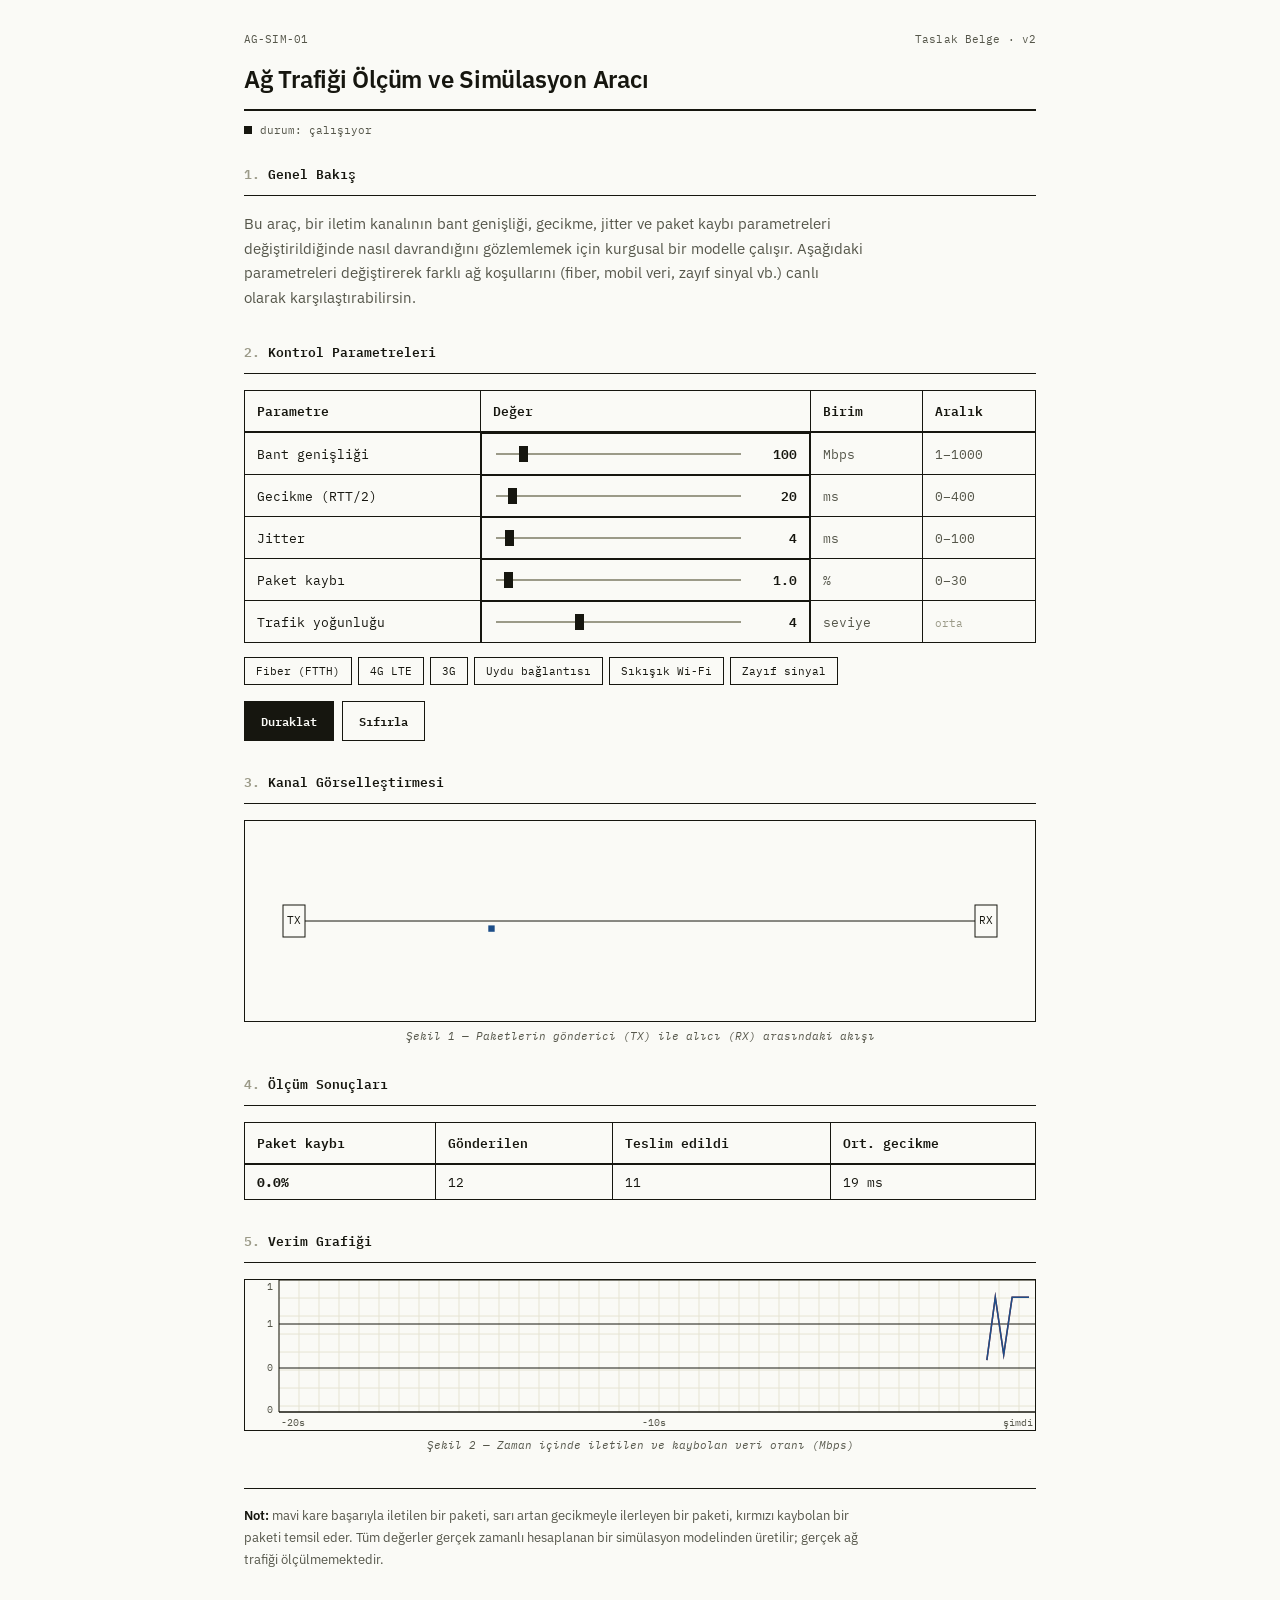
==== network-simulator.html @ 5bba2d88 "İlk sürüm: temel ağ trafiği simülasyonu" ====
<!DOCTYPE html>
<html lang="tr">
<head>
<meta charset="UTF-8">
<meta name="viewport" content="width=device-width, initial-scale=1, viewport-fit=cover">
<title>Ağ Trafiği Ölçüm ve Simülasyon Aracı</title>
<link rel="preconnect" href="https://fonts.googleapis.com">
<link rel="preconnect" href="https://fonts.gstatic.com" crossorigin>
<link href="https://fonts.googleapis.com/css2?family=IBM+Plex+Mono:wght@400;500;600;700&family=IBM+Plex+Sans:wght@400;500;600&display=swap" rel="stylesheet">
<style>
  :root {
    --paper: #FAFAF6;
    --ink: #16160F;
    --ink-soft: #55564A;
    --ink-faint: #9B9A88;
    --grid: #E6E4D3;
    --blue: #1D4E89;
    --amber: #8A6A1D;
    --red: #9C2B2B;
    --font-mono: 'IBM Plex Mono', 'SF Mono', monospace;
    --font-sans: 'IBM Plex Sans', system-ui, sans-serif;
    box-sizing: border-box;
    padding-top: env(safe-area-inset-top, 0px);
    padding-bottom: env(safe-area-inset-bottom, 0px);
  }
  @media (prefers-color-scheme: dark) {
    :root:not([data-theme="light"]) {
      --paper: #FAFAF6;
      --ink: #16160F;
    }
  }
  * { box-sizing: border-box; }
  html { scroll-padding-top: env(safe-area-inset-top, 0px); height: 100%; }
  body {
    margin: 0;
    min-height: 100%;
    background: var(--paper);
    color: var(--ink);
    font-family: var(--font-mono);
    -webkit-font-smoothing: antialiased;
  }
  .page {
    max-width: 840px;
    margin: 0 auto;
    padding: 32px 24px 70px;
  }

  /* Document header */
  .doc-header-row {
    display: flex;
    justify-content: space-between;
    font-size: 11px;
    color: var(--ink-soft);
    letter-spacing: 0.01em;
    margin-bottom: 18px;
    flex-wrap: wrap;
    gap: 6px 16px;
  }
  h1 {
    font-family: var(--font-sans);
    font-size: 24px;
    font-weight: 600;
    margin: 0 0 14px;
    letter-spacing: -0.01em;
    line-height: 1.3;
  }
  .doc-rule { border-top: 2px solid var(--ink); margin-bottom: 26px; }
  .status-line {
    display: flex; align-items: center; gap: 8px;
    font-size: 11px; color: var(--ink-soft);
    margin-top: -14px; margin-bottom: 26px;
  }
  .status-mark { width: 8px; height: 8px; background: var(--ink); display: inline-block; }
  .status-mark.paused { background: transparent; border: 1px solid var(--ink); }

  /* Sections */
  section { margin-bottom: 30px; }
  .section-heading {
    font-family: var(--font-mono);
    font-weight: 600;
    font-size: 13px;
    margin: 0 0 10px;
    display: flex; align-items: baseline; gap: 8px;
  }
  .section-heading .num { color: var(--ink-faint); }
  .section-rule { border-bottom: 1px solid var(--ink); margin: 0 0 16px; }

  p.prose {
    font-family: var(--font-sans);
    font-size: 14.5px;
    line-height: 1.7;
    color: var(--ink-soft);
    max-width: 620px;
    margin: 0;
  }

  /* Spec table */
  table.spec-table {
    width: 100%;
    border-collapse: collapse;
    font-family: var(--font-mono);
    font-size: 12.5px;
  }
  .spec-table th, .spec-table td {
    border: 1px solid var(--ink);
    padding: 9px 12px;
    text-align: left;
    vertical-align: middle;
  }
  .spec-table thead th {
    font-weight: 600;
    border-bottom: 2px solid var(--ink);
    background: var(--paper);
  }
  .spec-table td.unit-col, .spec-table td.range-col { color: var(--ink-soft); white-space: nowrap; }
  .cell-slider { display: flex; align-items: center; gap: 12px; }
  .cell-slider input[type="range"] { flex: 1; }
  .cell-value {
    min-width: 42px;
    text-align: right;
    font-weight: 600;
  }
  .field-caption { font-size: 10.5px; color: var(--ink-faint); }

  input[type="range"] {
    -webkit-appearance: none;
    height: 2px;
    background: var(--ink-faint);
    outline: none;
  }
  input[type="range"]::-webkit-slider-thumb {
    -webkit-appearance: none;
    width: 9px; height: 16px;
    background: var(--ink);
    cursor: pointer;
    border-radius: 0;
  }
  input[type="range"]::-moz-range-thumb {
    width: 9px; height: 16px;
    background: var(--ink);
    cursor: pointer;
    border: none;
    border-radius: 0;
  }

  /* Presets + buttons */
  .presets { display: flex; flex-wrap: wrap; gap: 6px; margin-top: 14px; }
  .preset-btn {
    font-family: var(--font-mono);
    font-size: 11px;
    background: var(--paper);
    border: 1px solid var(--ink);
    color: var(--ink);
    padding: 6px 11px;
    cursor: pointer;
    border-radius: 0;
  }
  .preset-btn.active { background: var(--ink); color: var(--paper); }

  .btn-row { display: flex; gap: 8px; margin-top: 16px; }
  .btn {
    font-family: var(--font-mono);
    font-weight: 600;
    font-size: 12px;
    padding: 9px 16px;
    border: 1px solid var(--ink);
    background: var(--paper);
    color: var(--ink);
    cursor: pointer;
    border-radius: 0;
  }
  .btn.primary { background: var(--ink); color: var(--paper); }
  .btn:active { transform: translateY(1px); }

  /* Figures */
  .figure-frame { border: 1px solid var(--ink); background: var(--paper); }
  canvas#pipe { display: block; width: 100%; height: 200px; background: var(--paper); }
  canvas#chart { display: block; width: 100%; height: 150px; background: var(--paper); }
  .figure-caption {
    font-family: var(--font-mono);
    font-size: 11px;
    font-style: italic;
    color: var(--ink-soft);
    text-align: center;
    margin-top: 7px;
  }

  /* Result table emphasis */
  .result-loss { font-weight: 700; }
  .result-loss.warn { color: var(--amber); }
  .result-loss.bad { color: var(--red); }

  .notes {
    border-top: 1px solid var(--ink);
    padding-top: 16px;
    margin-top: 36px;
  }
  .notes p.prose { font-size: 13px; }
  .notes b { color: var(--ink); font-weight: 600; }

  @media (max-width: 560px) {
    .spec-table, .spec-table thead, .spec-table tbody, .spec-table tr, .spec-table th, .spec-table td { display: block; width: 100%; }
    .spec-table thead { display: none; }
    .spec-table td { border-top: none; }
    .spec-table tr { border: 1px solid var(--ink); margin-bottom: -1px; }
  }

  @media (prefers-reduced-motion: reduce) {
    * { transition: none !important; }
  }
</style>
</head>
<body>
<div class="page">

  <div class="doc-header-row">
    <span>AG-SIM-01</span>
    <span>Taslak Belge · v2</span>
  </div>
  <h1>Ağ Trafiği Ölçüm ve Simülasyon Aracı</h1>
  <div class="doc-rule"></div>
  <div class="status-line">
    <span class="status-mark" id="statusDot"></span>
    <span id="statusText">durum: çalışıyor</span>
  </div>

  <section>
    <div class="section-heading"><span class="num">1.</span><span>Genel Bakış</span></div>
    <div class="section-rule"></div>
    <p class="prose">Bu araç, bir iletim kanalının bant genişliği, gecikme, jitter ve paket kaybı parametreleri değiştirildiğinde nasıl davrandığını gözlemlemek için kurgusal bir modelle çalışır. Aşağıdaki parametreleri değiştirerek farklı ağ koşullarını (fiber, mobil veri, zayıf sinyal vb.) canlı olarak karşılaştırabilirsin.</p>
  </section>

  <section>
    <div class="section-heading"><span class="num">2.</span><span>Kontrol Parametreleri</span></div>
    <div class="section-rule"></div>
    <table class="spec-table">
      <thead>
        <tr><th>Parametre</th><th>Değer</th><th>Birim</th><th>Aralık</th></tr>
      </thead>
      <tbody>
        <tr>
          <td>Bant genişliği</td>
          <td class="cell-slider"><input type="range" id="bw" min="1" max="1000" value="100" step="1"><span class="cell-value" id="vBw">100</span></td>
          <td class="unit-col">Mbps</td>
          <td class="range-col">1–1000</td>
        </tr>
        <tr>
          <td>Gecikme (RTT/2)</td>
          <td class="cell-slider"><input type="range" id="lat" min="0" max="400" value="20" step="1"><span class="cell-value" id="vLat">20</span></td>
          <td class="unit-col">ms</td>
          <td class="range-col">0–400</td>
        </tr>
        <tr>
          <td>Jitter</td>
          <td class="cell-slider"><input type="range" id="jit" min="0" max="100" value="4" step="1"><span class="cell-value" id="vJit">4</span></td>
          <td class="unit-col">ms</td>
          <td class="range-col">0–100</td>
        </tr>
        <tr>
          <td>Paket kaybı</td>
          <td class="cell-slider"><input type="range" id="loss" min="0" max="30" value="1" step="0.5"><span class="cell-value" id="vLoss">1.0</span></td>
          <td class="unit-col">%</td>
          <td class="range-col">0–30</td>
        </tr>
        <tr>
          <td>Trafik yoğunluğu</td>
          <td class="cell-slider"><input type="range" id="rate" min="1" max="10" value="4" step="1"><span class="cell-value" id="vRate">4</span></td>
          <td class="unit-col">seviye</td>
          <td class="range-col"><span class="field-caption" id="vRateWord">orta</span></td>
        </tr>
      </tbody>
    </table>

    <div class="presets" id="presets"></div>
    <div class="btn-row">
      <button class="btn primary" id="toggleBtn">Duraklat</button>
      <button class="btn" id="resetBtn">Sıfırla</button>
    </div>
  </section>

  <section>
    <div class="section-heading"><span class="num">3.</span><span>Kanal Görselleştirmesi</span></div>
    <div class="section-rule"></div>
    <div class="figure-frame"><canvas id="pipe"></canvas></div>
    <div class="figure-caption">Şekil 1 — Paketlerin gönderici (TX) ile alıcı (RX) arasındaki akışı</div>
  </section>

  <section>
    <div class="section-heading"><span class="num">4.</span><span>Ölçüm Sonuçları</span></div>
    <div class="section-rule"></div>
    <table class="spec-table">
      <thead>
        <tr><th>Paket kaybı</th><th>Gönderilen</th><th>Teslim edildi</th><th>Ort. gecikme</th></tr>
      </thead>
      <tbody>
        <tr>
          <td class="result-loss" id="sLossWrap"><span id="sLoss">0.0</span>%</td>
          <td id="sSent">0</td>
          <td id="sDelivered">0</td>
          <td id="sLatency">0 ms</td>
        </tr>
      </tbody>
    </table>
  </section>

  <section>
    <div class="section-heading"><span class="num">5.</span><span>Verim Grafiği</span></div>
    <div class="section-rule"></div>
    <div class="figure-frame"><canvas id="chart"></canvas></div>
    <div class="figure-caption">Şekil 2 — Zaman içinde iletilen ve kaybolan veri oranı (Mbps)</div>
  </section>

  <div class="notes">
    <p class="prose"><b>Not:</b> mavi kare başarıyla iletilen bir paketi, sarı artan gecikmeyle ilerleyen bir paketi, kırmızı kaybolan bir paketi temsil eder. Tüm değerler gerçek zamanlı hesaplanan bir simülasyon modelinden üretilir; gerçek ağ trafiği ölçülmemektedir.</p>
  </div>

</div>

<script>
(function () {
  const $ = (id) => document.getElementById(id);

  const bwEl = $('bw'), latEl = $('lat'), jitEl = $('jit'), lossEl = $('loss'), rateEl = $('rate');
  const vBw = $('vBw'), vLat = $('vLat'), vJit = $('vJit'), vLoss = $('vLoss'), vRate = $('vRate');
  const vRateWord = $('vRateWord');
  const pipeCanvas = $('pipe'), chartCanvas = $('chart');
  const pctx = pipeCanvas.getContext('2d');
  const cctx = chartCanvas.getContext('2d');
  const statusDot = $('statusDot'), statusText = $('statusText');
  const toggleBtn = $('toggleBtn'), resetBtn = $('resetBtn');
  const sSent = $('sSent'), sDelivered = $('sDelivered'), sLoss = $('sLoss'), sLossWrap = $('sLossWrap'), sLatency = $('sLatency');

  const rateLabels = {1:'çok düşük',2:'düşük',3:'düşük',4:'orta',5:'orta',6:'orta-yüksek',7:'yüksek',8:'yüksek',9:'çok yüksek',10:'aşırı'};

  const presets = [
    { name: 'Fiber (FTTH)', bw: 500, lat: 4, jit: 1, loss: 0.1, rate: 8 },
    { name: '4G LTE', bw: 60, lat: 35, jit: 8, loss: 1, rate: 5 },
    { name: '3G', bw: 6, lat: 120, jit: 25, loss: 3, rate: 3 },
    { name: 'Uydu bağlantısı', bw: 25, lat: 320, jit: 15, loss: 2, rate: 4 },
    { name: 'Sıkışık Wi-Fi', bw: 20, lat: 45, jit: 40, loss: 8, rate: 6 },
    { name: 'Zayıf sinyal', bw: 3, lat: 180, jit: 60, loss: 15, rate: 3 },
  ];

  const presetsWrap = $('presets');
  let activePresetIdx = null;
  presets.forEach((p, i) => {
    const b = document.createElement('button');
    b.className = 'preset-btn';
    b.textContent = p.name;
    b.addEventListener('click', () => applyPreset(i));
    presetsWrap.appendChild(b);
  });
  function applyPreset(i) {
    const p = presets[i];
    bwEl.value = p.bw; latEl.value = p.lat; jitEl.value = p.jit; lossEl.value = p.loss; rateEl.value = p.rate;
    activePresetIdx = i;
    updateLabels();
    [...presetsWrap.children].forEach((el, idx) => el.classList.toggle('active', idx === i));
  }

  function updateLabels() {
    vBw.textContent = bwEl.value;
    vLat.textContent = latEl.value;
    vJit.textContent = jitEl.value;
    vLoss.textContent = parseFloat(lossEl.value).toFixed(1);
    vRate.textContent = rateEl.value;
    vRateWord.textContent = rateLabels[rateEl.value];
  }
  [bwEl, latEl, jitEl, lossEl, rateEl].forEach(el => el.addEventListener('input', () => {
    activePresetIdx = null;
    [...presetsWrap.children].forEach(c => c.classList.remove('active'));
    updateLabels();
  }));
  updateLabels();

  // --- Simulation state ---
  let running = true;
  let packets = [];
  let spawnAcc = 0;
  let stats = { sent: 0, delivered: 0, dropped: 0, latSum: 0, latCount: 0 };
  let throughputHistory = [];
  const HISTORY_LEN = 90;

  function resizeCanvases() {
    const dpr = window.devicePixelRatio || 1;
    [pipeCanvas, chartCanvas].forEach(c => {
      const rect = c.getBoundingClientRect();
      c.width = Math.max(1, rect.width * dpr);
      c.height = Math.max(1, rect.height * dpr);
    });
  }
  window.addEventListener('resize', resizeCanvases);
  resizeCanvases();

  toggleBtn.addEventListener('click', () => {
    running = !running;
    toggleBtn.textContent = running ? 'Duraklat' : 'Devam et';
    statusDot.classList.toggle('paused', !running);
    statusText.textContent = running ? 'durum: çalışıyor' : 'durum: duraklatıldı';
  });
  resetBtn.addEventListener('click', () => {
    packets = [];
    stats = { sent: 0, delivered: 0, dropped: 0, latSum: 0, latCount: 0 };
    throughputHistory = [];
    updateStatsUI();
  });

  function updateStatsUI() {
    sSent.textContent = stats.sent;
    sDelivered.textContent = stats.delivered;
    const lossPct = stats.sent ? (stats.dropped / stats.sent * 100) : 0;
    sLoss.textContent = lossPct.toFixed(1);
    sLossWrap.className = 'result-loss ' + (lossPct > 10 ? 'bad' : lossPct > 3 ? 'warn' : '');
    const avgLat = stats.latCount ? (stats.latSum / stats.latCount) : 0;
    sLatency.textContent = Math.round(avgLat) + ' ms';
  }

  let lastT = performance.now();
  let windowGood = 0, windowBad = 0, windowT = 0;

  function tick(now) {
    const dt = Math.min(50, now - lastT);
    lastT = now;
    requestAnimationFrame(tick);

    if (running) {
      const bw = parseFloat(bwEl.value);
      const lat = parseFloat(latEl.value);
      const jit = parseFloat(jitEl.value);
      const lossPct = parseFloat(lossEl.value);
      const rate = parseFloat(rateEl.value);

      const spawnInterval = Math.max(18, 190 - rate * 17);
      spawnAcc += dt;
      while (spawnAcc > spawnInterval) {
        spawnAcc -= spawnInterval;
        const dropped = Math.random() * 100 < lossPct;
        const jitterMs = (Math.random() * 2 - 1) * jit;
        const travel = Math.max(120, lat * 2 + jitterMs);
        const dropAt = dropped ? (0.25 + Math.random() * 0.5) : null;
        packets.push({
          p: 0,
          speedPerMs: 1 / travel,
          dropped,
          dropAt,
          lane: Math.random(),
          bornAt: now,
          latencyMs: lat + jitterMs,
          size: 0.6 + Math.random() * 0.5,
        });
        stats.sent++;
        if (!dropped) {
          stats.latSum += Math.max(0, lat + jitterMs);
          stats.latCount++;
        }
      }

      const bytesPerGoodPacket = 0.012;
      let goodThisFrame = 0, badThisFrame = 0;
      for (let i = packets.length - 1; i >= 0; i--) {
        const pk = packets[i];
        pk.p += pk.speedPerMs * dt;
        if (pk.dropped && pk.dropAt !== null && pk.p >= pk.dropAt && !pk.counted) {
          pk.counted = true;
          stats.dropped++;
          badThisFrame += bytesPerGoodPacket;
          updateStatsUI();
        }
        if (!pk.dropped && pk.p >= 1) {
          stats.delivered++;
          goodThisFrame += bytesPerGoodPacket;
          packets.splice(i, 1);
          updateStatsUI();
          continue;
        }
        if (pk.dropped && pk.dropAt !== null && pk.p >= pk.dropAt + 0.04) {
          packets.splice(i, 1);
          continue;
        }
      }

      windowGood += goodThisFrame;
      windowBad += badThisFrame;
      windowT += dt;
      if (windowT >= 220) {
        const scale = 1000 / windowT;
        throughputHistory.push({ good: windowGood * scale * bw / 8, bad: windowBad * scale * bw / 8 });
        if (throughputHistory.length > HISTORY_LEN) throughputHistory.shift();
        windowGood = 0; windowBad = 0; windowT = 0;
      }
    }

    drawPipe();
    drawChart();
  }

  function drawPipe() {
    const w = pipeCanvas.width, h = pipeCanvas.height;
    const dpr = window.devicePixelRatio || 1;
    pctx.clearRect(0, 0, w, h);
    pctx.fillStyle = '#FAFAF6';
    pctx.fillRect(0, 0, w, h);

    const marginX = 60 * dpr;
    const midY = h / 2;
    const laneSpread = h * 0.30;

    pctx.strokeStyle = '#16160F';
    pctx.lineWidth = 1 * dpr;
    pctx.beginPath();
    pctx.moveTo(marginX, midY);
    pctx.lineTo(w - marginX, midY);
    pctx.stroke();

    pctx.strokeStyle = '#16160F';
    pctx.lineWidth = 1 * dpr;
    pctx.strokeRect(marginX - 22 * dpr, midY - 16 * dpr, 22 * dpr, 32 * dpr);
    pctx.strokeRect(w - marginX, midY - 16 * dpr, 22 * dpr, 32 * dpr);
    pctx.fillStyle = '#16160F';
    pctx.font = (11 * dpr) + "px 'IBM Plex Mono', monospace";
    pctx.textAlign = 'center';
    pctx.textBaseline = 'middle';
    pctx.fillText('TX', marginX - 11 * dpr, midY);
    pctx.fillText('RX', w - marginX + 11 * dpr, midY);

    for (const pk of packets) {
      const x = marginX + (w - 2 * marginX) * Math.min(pk.p, 1);
      const y = midY + (pk.lane - 0.5) * laneSpread;
      let color = '#1D4E89';
      if (pk.dropped) {
        color = (pk.dropAt !== null && pk.p >= pk.dropAt) ? '#9C2B2B' : '#8A6A1D';
      } else if (pk.latencyMs > 100) {
        color = '#8A6A1D';
      }
      const s = pk.size * 7 * dpr;
      pctx.fillStyle = color;
      pctx.globalAlpha = (pk.dropped && pk.dropAt !== null && pk.p >= pk.dropAt) ? Math.max(0, 1 - (pk.p - pk.dropAt) / 0.04) : 1;
      pctx.fillRect(x - s / 2, y - s / 2, s, s);
      pctx.globalAlpha = 1;
    }
  }

  function drawChart() {
    const w = chartCanvas.width, h = chartCanvas.height;
    const dpr = window.devicePixelRatio || 1;
    cctx.clearRect(0, 0, w, h);
    cctx.fillStyle = '#FAFAF6';
    cctx.fillRect(0, 0, w, h);

    const leftPad = 34 * dpr;
    const bottomPad = 18 * dpr;
    const plotW = w - leftPad - 6 * dpr;
    const plotH = h - bottomPad;

    // graph-paper grid
    cctx.strokeStyle = '#E6E4D3';
    cctx.lineWidth = 1;
    for (let gx = leftPad; gx <= w; gx += 20 * dpr) {
      cctx.beginPath(); cctx.moveTo(gx, 0); cctx.lineTo(gx, plotH); cctx.stroke();
    }
    for (let gy = 0; gy <= plotH; gy += 18 * dpr) {
      cctx.beginPath(); cctx.moveTo(leftPad, gy); cctx.lineTo(w, gy); cctx.stroke();
    }

    const maxVal = throughputHistory.length
      ? Math.max(1, ...throughputHistory.map(d => d.good + d.bad)) * 1.15
      : 10;

    cctx.strokeStyle = '#16160F';
    cctx.lineWidth = 1;
    cctx.fillStyle = '#55564A';
    cctx.font = (10 * dpr) + "px 'IBM Plex Mono', monospace";
    cctx.textAlign = 'right';
    cctx.textBaseline = 'middle';
    for (let i = 0; i <= 3; i++) {
      const y = (plotH / 3) * i;
      cctx.beginPath(); cctx.moveTo(leftPad, y); cctx.lineTo(w, y); cctx.stroke();
      const val = maxVal * (1 - i / 3);
      cctx.fillText(val.toFixed(0), leftPad - 6 * dpr, Math.min(Math.max(y, 7 * dpr), plotH - 2 * dpr));
    }
    cctx.beginPath(); cctx.moveTo(leftPad, 0); cctx.lineTo(leftPad, plotH); cctx.stroke();
    cctx.beginPath(); cctx.moveTo(leftPad, plotH); cctx.lineTo(w, plotH); cctx.stroke();

    const totalSeconds = Math.round(HISTORY_LEN * 0.22);
    cctx.textAlign = 'left';
    cctx.textBaseline = 'alphabetic';
    cctx.fillText('-' + totalSeconds + 's', leftPad + 2 * dpr, h - 4 * dpr);
    cctx.textAlign = 'center';
    cctx.fillText('-' + Math.round(totalSeconds / 2) + 's', leftPad + plotW / 2, h - 4 * dpr);
    cctx.textAlign = 'right';
    cctx.fillText('şimdi', w - 2 * dpr, h - 4 * dpr);

    if (throughputHistory.length < 2) return;
    const stepX = plotW / (HISTORY_LEN - 1);
    const startIdx = HISTORY_LEN - throughputHistory.length;

    function pathFor(stacked) {
      cctx.beginPath();
      throughputHistory.forEach((d, i) => {
        const x = leftPad + (startIdx + i) * stepX;
        const val = stacked ? d.good + d.bad : d.good;
        const y = plotH - (val / maxVal) * plotH;
        if (i === 0) cctx.moveTo(x, y); else cctx.lineTo(x, y);
      });
    }

    cctx.lineWidth = 1.5 * dpr;
    pathFor(true);
    cctx.strokeStyle = '#9C2B2B';
    cctx.stroke();

    pathFor(false);
    cctx.strokeStyle = '#1D4E89';
    cctx.lineWidth = 1.5 * dpr;
    cctx.stroke();
  }

  requestAnimationFrame(tick);
})();
</script>
</body>
</html>
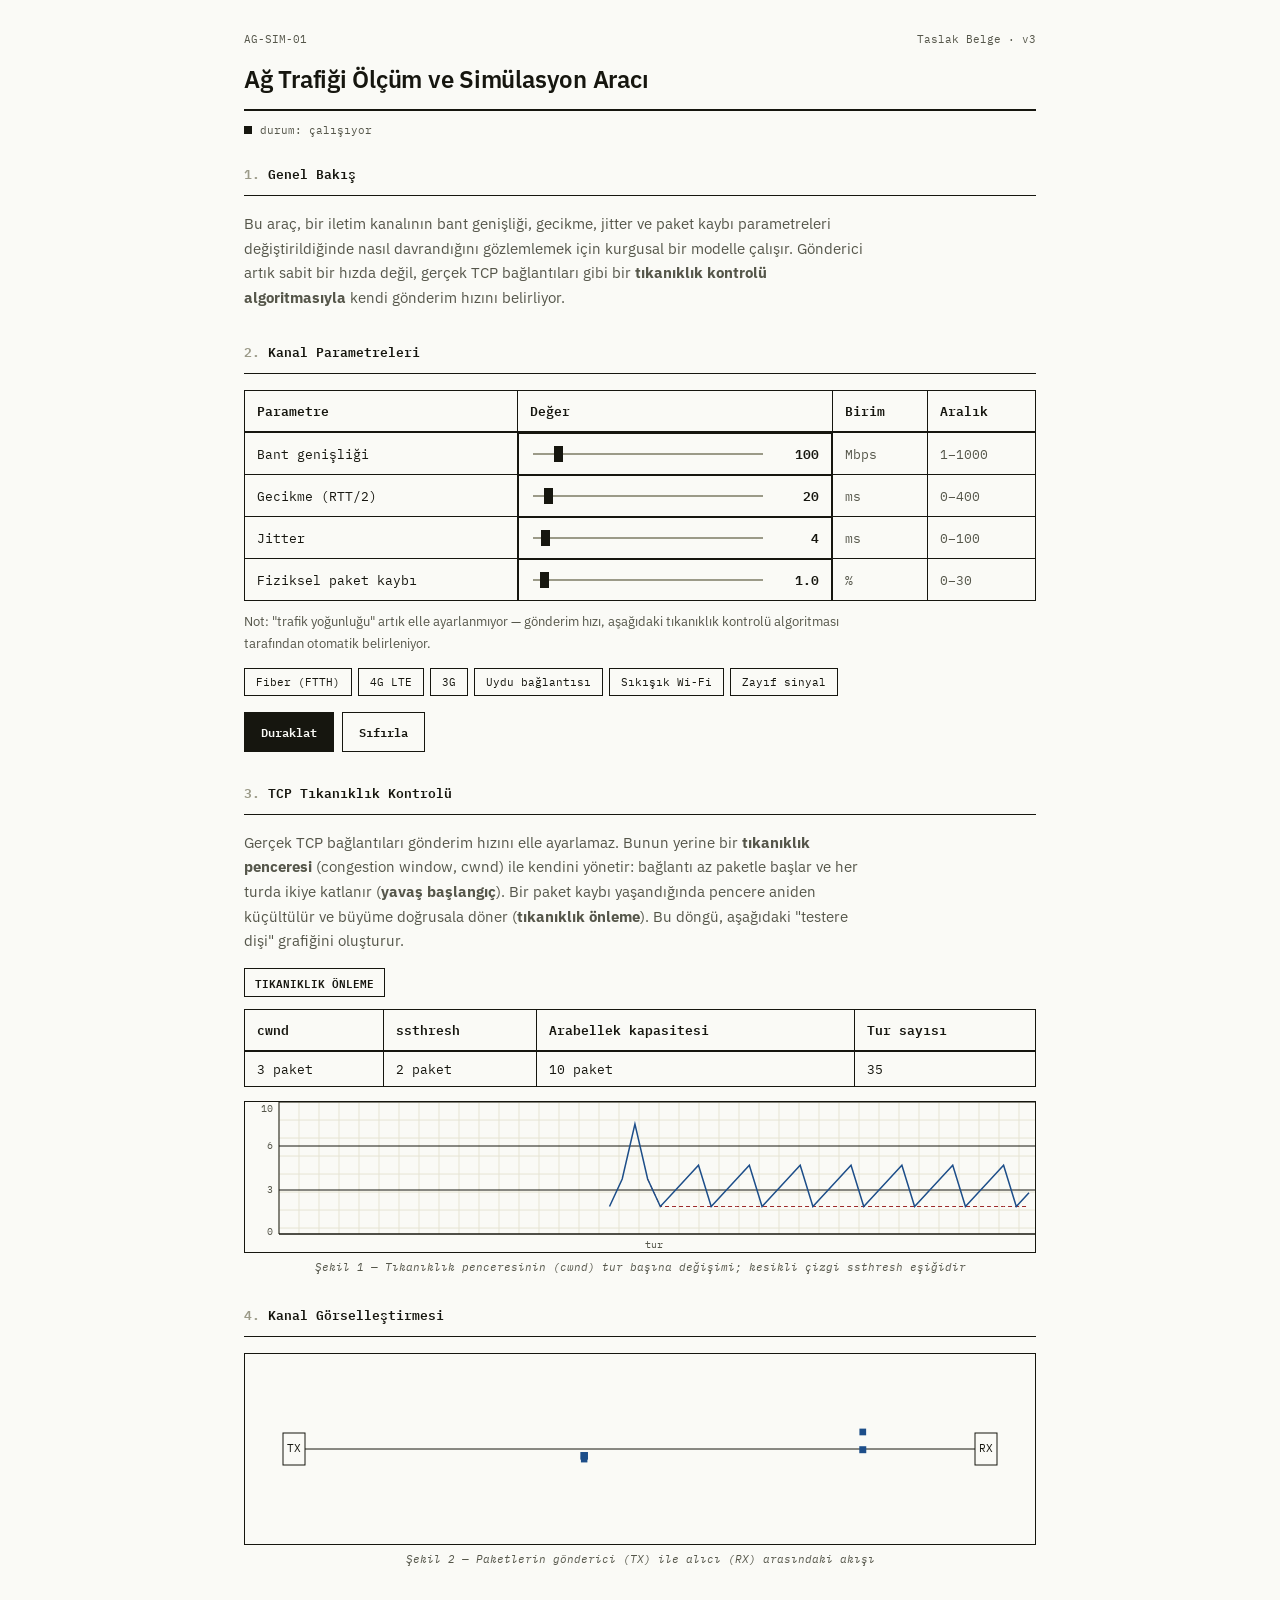
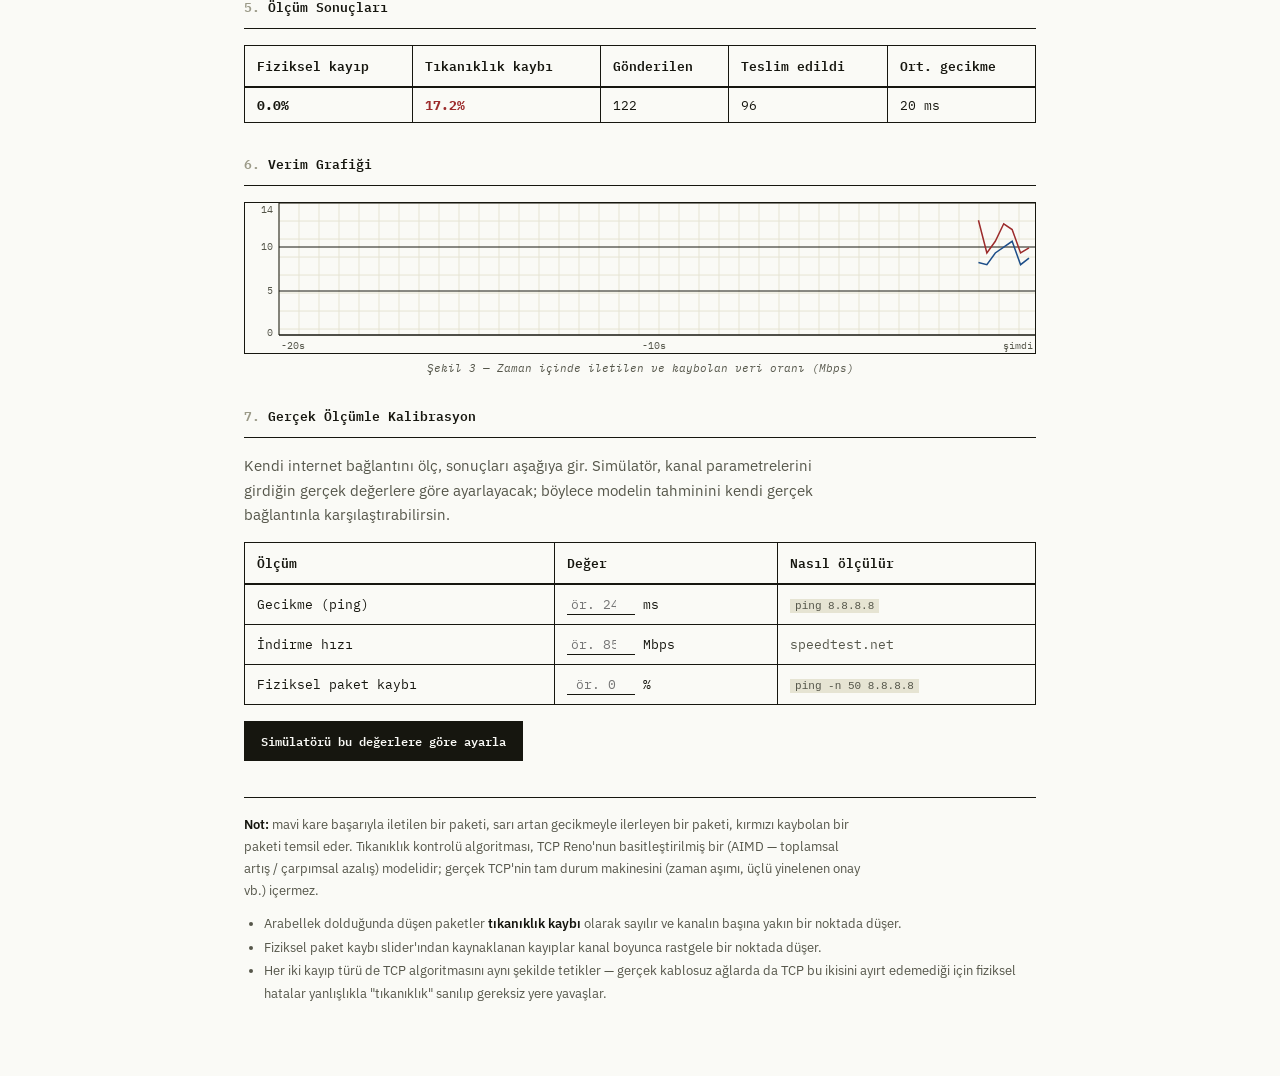
==== commit 665f421f: "TCP tikanilik kontrolu ve kuyruk modeli eklendi" ====
--- a/network-simulator.html
+++ b/network-simulator.html
@@ -24,45 +24,26 @@
     padding-bottom: env(safe-area-inset-bottom, 0px);
   }
   @media (prefers-color-scheme: dark) {
-    :root:not([data-theme="light"]) {
-      --paper: #FAFAF6;
-      --ink: #16160F;
-    }
+    :root:not([data-theme="light"]) { --paper: #FAFAF6; --ink: #16160F; }
   }
   * { box-sizing: border-box; }
   html { scroll-padding-top: env(safe-area-inset-top, 0px); height: 100%; }
   body {
-    margin: 0;
-    min-height: 100%;
-    background: var(--paper);
-    color: var(--ink);
+    margin: 0; min-height: 100%;
+    background: var(--paper); color: var(--ink);
     font-family: var(--font-mono);
     -webkit-font-smoothing: antialiased;
   }
-  .page {
-    max-width: 840px;
-    margin: 0 auto;
-    padding: 32px 24px 70px;
-  }
-
-  /* Document header */
+  .page { max-width: 840px; margin: 0 auto; padding: 32px 24px 70px; }
+
   .doc-header-row {
-    display: flex;
-    justify-content: space-between;
-    font-size: 11px;
-    color: var(--ink-soft);
-    letter-spacing: 0.01em;
-    margin-bottom: 18px;
-    flex-wrap: wrap;
-    gap: 6px 16px;
+    display: flex; justify-content: space-between;
+    font-size: 11px; color: var(--ink-soft);
+    margin-bottom: 18px; flex-wrap: wrap; gap: 6px 16px;
   }
   h1 {
-    font-family: var(--font-sans);
-    font-size: 24px;
-    font-weight: 600;
-    margin: 0 0 14px;
-    letter-spacing: -0.01em;
-    line-height: 1.3;
+    font-family: var(--font-sans); font-size: 24px; font-weight: 600;
+    margin: 0 0 14px; letter-spacing: -0.01em; line-height: 1.3;
   }
   .doc-rule { border-top: 2px solid var(--ink); margin-bottom: 26px; }
   .status-line {
@@ -73,130 +54,98 @@
   .status-mark { width: 8px; height: 8px; background: var(--ink); display: inline-block; }
   .status-mark.paused { background: transparent; border: 1px solid var(--ink); }
 
-  /* Sections */
   section { margin-bottom: 30px; }
   .section-heading {
-    font-family: var(--font-mono);
-    font-weight: 600;
-    font-size: 13px;
-    margin: 0 0 10px;
-    display: flex; align-items: baseline; gap: 8px;
+    font-family: var(--font-mono); font-weight: 600; font-size: 13px;
+    margin: 0 0 10px; display: flex; align-items: baseline; gap: 8px;
   }
   .section-heading .num { color: var(--ink-faint); }
   .section-rule { border-bottom: 1px solid var(--ink); margin: 0 0 16px; }
 
   p.prose {
-    font-family: var(--font-sans);
-    font-size: 14.5px;
-    line-height: 1.7;
-    color: var(--ink-soft);
-    max-width: 620px;
-    margin: 0;
-  }
-
-  /* Spec table */
+    font-family: var(--font-sans); font-size: 14.5px; line-height: 1.7;
+    color: var(--ink-soft); max-width: 620px; margin: 0;
+  }
+
   table.spec-table {
-    width: 100%;
-    border-collapse: collapse;
-    font-family: var(--font-mono);
-    font-size: 12.5px;
+    width: 100%; border-collapse: collapse;
+    font-family: var(--font-mono); font-size: 12.5px;
   }
   .spec-table th, .spec-table td {
-    border: 1px solid var(--ink);
-    padding: 9px 12px;
-    text-align: left;
-    vertical-align: middle;
+    border: 1px solid var(--ink); padding: 9px 12px;
+    text-align: left; vertical-align: middle;
   }
   .spec-table thead th {
-    font-weight: 600;
-    border-bottom: 2px solid var(--ink);
-    background: var(--paper);
+    font-weight: 600; border-bottom: 2px solid var(--ink); background: var(--paper);
   }
   .spec-table td.unit-col, .spec-table td.range-col { color: var(--ink-soft); white-space: nowrap; }
   .cell-slider { display: flex; align-items: center; gap: 12px; }
   .cell-slider input[type="range"] { flex: 1; }
-  .cell-value {
-    min-width: 42px;
-    text-align: right;
-    font-weight: 600;
-  }
+  .cell-value { min-width: 42px; text-align: right; font-weight: 600; }
   .field-caption { font-size: 10.5px; color: var(--ink-faint); }
 
   input[type="range"] {
-    -webkit-appearance: none;
-    height: 2px;
-    background: var(--ink-faint);
-    outline: none;
+    -webkit-appearance: none; height: 2px;
+    background: var(--ink-faint); outline: none;
   }
   input[type="range"]::-webkit-slider-thumb {
-    -webkit-appearance: none;
-    width: 9px; height: 16px;
-    background: var(--ink);
-    cursor: pointer;
-    border-radius: 0;
+    -webkit-appearance: none; width: 9px; height: 16px;
+    background: var(--ink); cursor: pointer; border-radius: 0;
   }
   input[type="range"]::-moz-range-thumb {
-    width: 9px; height: 16px;
-    background: var(--ink);
-    cursor: pointer;
-    border: none;
-    border-radius: 0;
-  }
-
-  /* Presets + buttons */
+    width: 9px; height: 16px; background: var(--ink);
+    cursor: pointer; border: none; border-radius: 0;
+  }
+
   .presets { display: flex; flex-wrap: wrap; gap: 6px; margin-top: 14px; }
   .preset-btn {
-    font-family: var(--font-mono);
-    font-size: 11px;
-    background: var(--paper);
-    border: 1px solid var(--ink);
-    color: var(--ink);
-    padding: 6px 11px;
-    cursor: pointer;
-    border-radius: 0;
+    font-family: var(--font-mono); font-size: 11px;
+    background: var(--paper); border: 1px solid var(--ink); color: var(--ink);
+    padding: 6px 11px; cursor: pointer; border-radius: 0;
   }
   .preset-btn.active { background: var(--ink); color: var(--paper); }
 
   .btn-row { display: flex; gap: 8px; margin-top: 16px; }
   .btn {
-    font-family: var(--font-mono);
-    font-weight: 600;
-    font-size: 12px;
-    padding: 9px 16px;
-    border: 1px solid var(--ink);
-    background: var(--paper);
-    color: var(--ink);
-    cursor: pointer;
-    border-radius: 0;
+    font-family: var(--font-mono); font-weight: 600; font-size: 12px;
+    padding: 9px 16px; border: 1px solid var(--ink);
+    background: var(--paper); color: var(--ink); cursor: pointer; border-radius: 0;
   }
   .btn.primary { background: var(--ink); color: var(--paper); }
   .btn:active { transform: translateY(1px); }
 
-  /* Figures */
   .figure-frame { border: 1px solid var(--ink); background: var(--paper); }
-  canvas#pipe { display: block; width: 100%; height: 200px; background: var(--paper); }
+  canvas#pipe { display: block; width: 100%; height: 190px; background: var(--paper); }
   canvas#chart { display: block; width: 100%; height: 150px; background: var(--paper); }
+  canvas#cwndChart { display: block; width: 100%; height: 150px; background: var(--paper); }
   .figure-caption {
-    font-family: var(--font-mono);
-    font-size: 11px;
-    font-style: italic;
-    color: var(--ink-soft);
-    text-align: center;
-    margin-top: 7px;
-  }
-
-  /* Result table emphasis */
+    font-family: var(--font-mono); font-size: 11px; font-style: italic;
+    color: var(--ink-soft); text-align: center; margin-top: 7px;
+  }
+
+  .phase-badge {
+    display: inline-block;
+    font-family: var(--font-mono); font-weight: 600; font-size: 11px;
+    border: 1px solid var(--ink); padding: 4px 10px; margin-bottom: 12px;
+    background: var(--paper);
+  }
+
   .result-loss { font-weight: 700; }
   .result-loss.warn { color: var(--amber); }
   .result-loss.bad { color: var(--red); }
 
-  .notes {
-    border-top: 1px solid var(--ink);
-    padding-top: 16px;
-    margin-top: 36px;
-  }
+  .real-input {
+    width: 68px; border: none; border-bottom: 1px solid var(--ink);
+    font-family: var(--font-mono); font-size: 12.5px;
+    background: transparent; padding: 2px 4px; text-align: right; color: var(--ink);
+  }
+  .real-input:focus { outline: none; border-bottom: 2px solid var(--ink); }
+  code { background: var(--grid); padding: 1px 5px; font-size: 11px; }
+
+  .notes { border-top: 1px solid var(--ink); padding-top: 16px; margin-top: 36px; }
   .notes p.prose { font-size: 13px; }
   .notes b { color: var(--ink); font-weight: 600; }
+  .notes ul { font-family: var(--font-sans); font-size: 13px; color: var(--ink-soft); line-height: 1.8; padding-left: 20px; margin: 10px 0 0; }
 
   @media (max-width: 560px) {
     .spec-table, .spec-table thead, .spec-table tbody, .spec-table tr, .spec-table th, .spec-table td { display: block; width: 100%; }
@@ -204,10 +153,7 @@
     .spec-table td { border-top: none; }
     .spec-table tr { border: 1px solid var(--ink); margin-bottom: -1px; }
   }
-
-  @media (prefers-reduced-motion: reduce) {
-    * { transition: none !important; }
-  }
+  @media (prefers-reduced-motion: reduce) { * { transition: none !important; } }
 </style>
 </head>
 <body>
@@ -215,7 +161,7 @@
 
   <div class="doc-header-row">
     <span>AG-SIM-01</span>
-    <span>Taslak Belge · v2</span>
+    <span>Taslak Belge · v3</span>
   </div>
   <h1>Ağ Trafiği Ölçüm ve Simülasyon Aracı</h1>
   <div class="doc-rule"></div>
@@ -227,16 +173,14 @@
   <section>
     <div class="section-heading"><span class="num">1.</span><span>Genel Bakış</span></div>
     <div class="section-rule"></div>
-    <p class="prose">Bu araç, bir iletim kanalının bant genişliği, gecikme, jitter ve paket kaybı parametreleri değiştirildiğinde nasıl davrandığını gözlemlemek için kurgusal bir modelle çalışır. Aşağıdaki parametreleri değiştirerek farklı ağ koşullarını (fiber, mobil veri, zayıf sinyal vb.) canlı olarak karşılaştırabilirsin.</p>
+    <p class="prose">Bu araç, bir iletim kanalının bant genişliği, gecikme, jitter ve paket kaybı parametreleri değiştirildiğinde nasıl davrandığını gözlemlemek için kurgusal bir modelle çalışır. Gönderici artık sabit bir hızda değil, gerçek TCP bağlantıları gibi bir <b>tıkanıklık kontrolü algoritmasıyla</b> kendi gönderim hızını belirliyor.</p>
   </section>
 
   <section>
-    <div class="section-heading"><span class="num">2.</span><span>Kontrol Parametreleri</span></div>
+    <div class="section-heading"><span class="num">2.</span><span>Kanal Parametreleri</span></div>
     <div class="section-rule"></div>
     <table class="spec-table">
-      <thead>
-        <tr><th>Parametre</th><th>Değer</th><th>Birim</th><th>Aralık</th></tr>
-      </thead>
+      <thead><tr><th>Parametre</th><th>Değer</th><th>Birim</th><th>Aralık</th></tr></thead>
       <tbody>
         <tr>
           <td>Bant genişliği</td>
@@ -257,19 +201,14 @@
           <td class="range-col">0–100</td>
         </tr>
         <tr>
-          <td>Paket kaybı</td>
+          <td>Fiziksel paket kaybı</td>
           <td class="cell-slider"><input type="range" id="loss" min="0" max="30" value="1" step="0.5"><span class="cell-value" id="vLoss">1.0</span></td>
           <td class="unit-col">%</td>
           <td class="range-col">0–30</td>
         </tr>
-        <tr>
-          <td>Trafik yoğunluğu</td>
-          <td class="cell-slider"><input type="range" id="rate" min="1" max="10" value="4" step="1"><span class="cell-value" id="vRate">4</span></td>
-          <td class="unit-col">seviye</td>
-          <td class="range-col"><span class="field-caption" id="vRateWord">orta</span></td>
-        </tr>
       </tbody>
     </table>
+    <p class="prose" style="margin-top:10px; font-size:12.5px;">Not: "trafik yoğunluğu" artık elle ayarlanmıyor — gönderim hızı, aşağıdaki tıkanıklık kontrolü algoritması tarafından otomatik belirleniyor.</p>
 
     <div class="presets" id="presets"></div>
     <div class="btn-row">
@@ -279,22 +218,44 @@
   </section>
 
   <section>
-    <div class="section-heading"><span class="num">3.</span><span>Kanal Görselleştirmesi</span></div>
+    <div class="section-heading"><span class="num">3.</span><span>TCP Tıkanıklık Kontrolü</span></div>
+    <div class="section-rule"></div>
+    <p class="prose">Gerçek TCP bağlantıları gönderim hızını elle ayarlamaz. Bunun yerine bir <b>tıkanıklık penceresi</b> (congestion window, cwnd) ile kendini yönetir: bağlantı az paketle başlar ve her turda ikiye katlanır (<b>yavaş başlangıç</b>). Bir paket kaybı yaşandığında pencere aniden küçültülür ve büyüme doğrusala döner (<b>tıkanıklık önleme</b>). Bu döngü, aşağıdaki "testere dişi" grafiğini oluşturur.</p>
+
+    <div style="margin-top:14px;" class="phase-badge" id="phaseBadge">YAVAŞ BAŞLANGIÇ</div>
+
+    <table class="spec-table">
+      <thead><tr><th>cwnd</th><th>ssthresh</th><th>Arabellek kapasitesi</th><th>Tur sayısı</th></tr></thead>
+      <tbody>
+        <tr>
+          <td id="cwndVal">1 paket</td>
+          <td id="ssthreshVal">∞</td>
+          <td id="bufferVal">10 paket</td>
+          <td id="roundVal">0</td>
+        </tr>
+      </tbody>
+    </table>
+
+    <div class="figure-frame" style="margin-top:14px;"><canvas id="cwndChart"></canvas></div>
+    <div class="figure-caption">Şekil 1 — Tıkanıklık penceresinin (cwnd) tur başına değişimi; kesikli çizgi ssthresh eşiğidir</div>
+  </section>
+
+  <section>
+    <div class="section-heading"><span class="num">4.</span><span>Kanal Görselleştirmesi</span></div>
     <div class="section-rule"></div>
     <div class="figure-frame"><canvas id="pipe"></canvas></div>
-    <div class="figure-caption">Şekil 1 — Paketlerin gönderici (TX) ile alıcı (RX) arasındaki akışı</div>
+    <div class="figure-caption">Şekil 2 — Paketlerin gönderici (TX) ile alıcı (RX) arasındaki akışı</div>
   </section>
 
   <section>
-    <div class="section-heading"><span class="num">4.</span><span>Ölçüm Sonuçları</span></div>
+    <div class="section-heading"><span class="num">5.</span><span>Ölçüm Sonuçları</span></div>
     <div class="section-rule"></div>
     <table class="spec-table">
-      <thead>
-        <tr><th>Paket kaybı</th><th>Gönderilen</th><th>Teslim edildi</th><th>Ort. gecikme</th></tr>
-      </thead>
+      <thead><tr><th>Fiziksel kayıp</th><th>Tıkanıklık kaybı</th><th>Gönderilen</th><th>Teslim edildi</th><th>Ort. gecikme</th></tr></thead>
       <tbody>
         <tr>
-          <td class="result-loss" id="sLossWrap"><span id="sLoss">0.0</span>%</td>
+          <td class="result-loss" id="sPhysWrap"><span id="sPhys">0.0</span>%</td>
+          <td class="result-loss" id="sCongWrap"><span id="sCong">0.0</span>%</td>
           <td id="sSent">0</td>
           <td id="sDelivered">0</td>
           <td id="sLatency">0 ms</td>
@@ -304,14 +265,57 @@
   </section>
 
   <section>
-    <div class="section-heading"><span class="num">5.</span><span>Verim Grafiği</span></div>
+    <div class="section-heading"><span class="num">6.</span><span>Verim Grafiği</span></div>
     <div class="section-rule"></div>
     <div class="figure-frame"><canvas id="chart"></canvas></div>
-    <div class="figure-caption">Şekil 2 — Zaman içinde iletilen ve kaybolan veri oranı (Mbps)</div>
+    <div class="figure-caption">Şekil 3 — Zaman içinde iletilen ve kaybolan veri oranı (Mbps)</div>
   </section>
 
+  <section>
+    <div class="section-heading"><span class="num">7.</span><span>Gerçek Ölçümle Kalibrasyon</span></div>
+    <div class="section-rule"></div>
+    <p class="prose">Kendi internet bağlantını ölç, sonuçları aşağıya gir. Simülatör, kanal parametrelerini girdiğin gerçek değerlere göre ayarlayacak; böylece modelin tahminini kendi gerçek bağlantınla karşılaştırabilirsin.</p>
+
+    <table class="spec-table" style="margin-top:14px;">
+      <thead><tr><th>Ölçüm</th><th>Değer</th><th>Nasıl ölçülür</th></tr></thead>
+      <tbody>
+        <tr>
+          <td>Gecikme (ping)</td>
+          <td><input type="number" id="realLat" class="real-input" placeholder="ör. 24" min="0" step="0.1"> ms</td>
+          <td class="unit-col"><code>ping 8.8.8.8</code></td>
+        </tr>
+        <tr>
+          <td>İndirme hızı</td>
+          <td><input type="number" id="realBw" class="real-input" placeholder="ör. 85" min="0" step="0.1"> Mbps</td>
+          <td class="unit-col">speedtest.net</td>
+        </tr>
+        <tr>
+          <td>Fiziksel paket kaybı</td>
+          <td><input type="number" id="realLoss" class="real-input" placeholder="ör. 0" min="0" max="100" step="0.1"> %</td>
+          <td class="unit-col"><code>ping -n 50 8.8.8.8</code></td>
+        </tr>
+      </tbody>
+    </table>
+
+    <div class="btn-row">
+      <button class="btn primary" id="applyRealBtn">Simülatörü bu değerlere göre ayarla</button>
+    </div>
+
+    <table class="spec-table" id="compareTable" style="margin-top:16px; display:none;">
+      <thead><tr><th></th><th>Girdiğin gerçek ölçüm</th><th>Simülasyonun o anki verimi</th></tr></thead>
+      <tbody>
+        <tr><td>Verim</td><td id="cmpReal">—</td><td id="cmpSim">—</td></tr>
+      </tbody>
+    </table>
+  </section>
+
   <div class="notes">
-    <p class="prose"><b>Not:</b> mavi kare başarıyla iletilen bir paketi, sarı artan gecikmeyle ilerleyen bir paketi, kırmızı kaybolan bir paketi temsil eder. Tüm değerler gerçek zamanlı hesaplanan bir simülasyon modelinden üretilir; gerçek ağ trafiği ölçülmemektedir.</p>
+    <p class="prose"><b>Not:</b> mavi kare başarıyla iletilen bir paketi, sarı artan gecikmeyle ilerleyen bir paketi, kırmızı kaybolan bir paketi temsil eder. Tıkanıklık kontrolü algoritması, TCP Reno'nun basitleştirilmiş bir (AIMD — toplamsal artış / çarpımsal azalış) modelidir; gerçek TCP'nin tam durum makinesini (zaman aşımı, üçlü yinelenen onay vb.) içermez.</p>
+    <ul>
+      <li>Arabellek dolduğunda düşen paketler <b>tıkanıklık kaybı</b> olarak sayılır ve kanalın başına yakın bir noktada düşer.</li>
+      <li>Fiziksel paket kaybı slider'ından kaynaklanan kayıplar kanal boyunca rastgele bir noktada düşer.</li>
+      <li>Her iki kayıp türü de TCP algoritmasını aynı şekilde tetikler — gerçek kablosuz ağlarda da TCP bu ikisini ayırt edemediği için fiziksel hatalar yanlışlıkla "tıkanıklık" sanılıp gereksiz yere yavaşlar.</li>
+    </ul>
   </div>
 
 </div>
@@ -320,29 +324,30 @@
 (function () {
   const $ = (id) => document.getElementById(id);
 
-  const bwEl = $('bw'), latEl = $('lat'), jitEl = $('jit'), lossEl = $('loss'), rateEl = $('rate');
-  const vBw = $('vBw'), vLat = $('vLat'), vJit = $('vJit'), vLoss = $('vLoss'), vRate = $('vRate');
-  const vRateWord = $('vRateWord');
-  const pipeCanvas = $('pipe'), chartCanvas = $('chart');
+  const bwEl = $('bw'), latEl = $('lat'), jitEl = $('jit'), lossEl = $('loss');
+  const vBw = $('vBw'), vLat = $('vLat'), vJit = $('vJit'), vLoss = $('vLoss');
+  const pipeCanvas = $('pipe'), chartCanvas = $('chart'), cwndCanvas = $('cwndChart');
   const pctx = pipeCanvas.getContext('2d');
   const cctx = chartCanvas.getContext('2d');
+  const wctx = cwndCanvas.getContext('2d');
   const statusDot = $('statusDot'), statusText = $('statusText');
   const toggleBtn = $('toggleBtn'), resetBtn = $('resetBtn');
-  const sSent = $('sSent'), sDelivered = $('sDelivered'), sLoss = $('sLoss'), sLossWrap = $('sLossWrap'), sLatency = $('sLatency');
-
-  const rateLabels = {1:'çok düşük',2:'düşük',3:'düşük',4:'orta',5:'orta',6:'orta-yüksek',7:'yüksek',8:'yüksek',9:'çok yüksek',10:'aşırı'};
+  const sSent = $('sSent'), sDelivered = $('sDelivered'), sLatency = $('sLatency');
+  const sPhys = $('sPhys'), sPhysWrap = $('sPhysWrap'), sCong = $('sCong'), sCongWrap = $('sCongWrap');
+  const realLatEl = $('realLat'), realBwEl = $('realBw'), realLossEl = $('realLoss'), applyRealBtn = $('applyRealBtn');
+  const compareTable = $('compareTable'), cmpReal = $('cmpReal'), cmpSim = $('cmpSim');
+  const phaseBadge = $('phaseBadge'), cwndVal = $('cwndVal'), ssthreshVal = $('ssthreshVal'), bufferVal = $('bufferVal'), roundVal = $('roundVal');
 
   const presets = [
-    { name: 'Fiber (FTTH)', bw: 500, lat: 4, jit: 1, loss: 0.1, rate: 8 },
-    { name: '4G LTE', bw: 60, lat: 35, jit: 8, loss: 1, rate: 5 },
-    { name: '3G', bw: 6, lat: 120, jit: 25, loss: 3, rate: 3 },
-    { name: 'Uydu bağlantısı', bw: 25, lat: 320, jit: 15, loss: 2, rate: 4 },
-    { name: 'Sıkışık Wi-Fi', bw: 20, lat: 45, jit: 40, loss: 8, rate: 6 },
-    { name: 'Zayıf sinyal', bw: 3, lat: 180, jit: 60, loss: 15, rate: 3 },
+    { name: 'Fiber (FTTH)', bw: 500, lat: 4, jit: 1, loss: 0.1 },
+    { name: '4G LTE', bw: 60, lat: 35, jit: 8, loss: 1 },
+    { name: '3G', bw: 6, lat: 120, jit: 25, loss: 3 },
+    { name: 'Uydu bağlantısı', bw: 25, lat: 320, jit: 15, loss: 2 },
+    { name: 'Sıkışık Wi-Fi', bw: 20, lat: 45, jit: 40, loss: 8 },
+    { name: 'Zayıf sinyal', bw: 3, lat: 180, jit: 60, loss: 15 },
   ];
 
   const presetsWrap = $('presets');
-  let activePresetIdx = null;
   presets.forEach((p, i) => {
     const b = document.createElement('button');
     b.className = 'preset-btn';
@@ -352,8 +357,7 @@
   });
   function applyPreset(i) {
     const p = presets[i];
-    bwEl.value = p.bw; latEl.value = p.lat; jitEl.value = p.jit; lossEl.value = p.loss; rateEl.value = p.rate;
-    activePresetIdx = i;
+    bwEl.value = p.bw; latEl.value = p.lat; jitEl.value = p.jit; lossEl.value = p.loss;
     updateLabels();
     [...presetsWrap.children].forEach((el, idx) => el.classList.toggle('active', idx === i));
   }
@@ -363,11 +367,8 @@
     vLat.textContent = latEl.value;
     vJit.textContent = jitEl.value;
     vLoss.textContent = parseFloat(lossEl.value).toFixed(1);
-    vRate.textContent = rateEl.value;
-    vRateWord.textContent = rateLabels[rateEl.value];
-  }
-  [bwEl, latEl, jitEl, lossEl, rateEl].forEach(el => el.addEventListener('input', () => {
-    activePresetIdx = null;
+  }
+  [bwEl, latEl, jitEl, lossEl].forEach(el => el.addEventListener('input', () => {
     [...presetsWrap.children].forEach(c => c.classList.remove('active'));
     updateLabels();
   }));
@@ -376,14 +377,83 @@
   // --- Simulation state ---
   let running = true;
   let packets = [];
-  let spawnAcc = 0;
-  let stats = { sent: 0, delivered: 0, dropped: 0, latSum: 0, latCount: 0 };
+  let stats = { sent: 0, delivered: 0, physDropped: 0, congDropped: 0, latSum: 0, latCount: 0 };
   let throughputHistory = [];
   const HISTORY_LEN = 90;
 
+  // TCP congestion control state
+  let cwnd = 1;
+  let ssthresh = Infinity;
+  let roundId = 0;
+  let roundStartTime = null;
+  let roundHadLoss = false;
+  let currentBufferCap = 10;
+  let cwndHistory = [];
+  const CWND_HISTORY_LEN = 60;
+
+  function getBufferCapacity(bw) {
+    return Math.max(10, Math.min(80, Math.round(bw / 12)));
+  }
+
+  function updatePhaseUI() {
+    const inSlowStart = cwnd < ssthresh;
+    phaseBadge.textContent = inSlowStart ? 'YAVAŞ BAŞLANGIÇ' : 'TIKANIKLIK ÖNLEME';
+    cwndVal.textContent = Math.round(cwnd) + ' paket';
+    ssthreshVal.textContent = isFinite(ssthresh) ? Math.round(ssthresh) + ' paket' : '∞';
+    bufferVal.textContent = currentBufferCap + ' paket';
+    roundVal.textContent = roundId;
+  }
+
+  function startRound(now) {
+    roundId++;
+    roundHadLoss = false;
+    roundStartTime = now;
+    const lat = parseFloat(latEl.value);
+    const jit = parseFloat(jitEl.value);
+    const lossPct = parseFloat(lossEl.value);
+    const bw = parseFloat(bwEl.value);
+    currentBufferCap = getBufferCapacity(bw);
+    const n = Math.max(1, Math.round(cwnd));
+    for (let i = 0; i < n; i++) {
+      const congestionDrop = packets.length >= currentBufferCap;
+      let physicalDrop = false;
+      if (!congestionDrop) physicalDrop = Math.random() * 100 < lossPct;
+      const dropped = congestionDrop || physicalDrop;
+      if (dropped) roundHadLoss = true;
+      const jitterMs = (Math.random() * 2 - 1) * jit;
+      const travel = Math.max(120, lat * 2 + jitterMs);
+      const dropAt = dropped
+        ? (congestionDrop ? (0.04 + Math.random() * 0.06) : (0.3 + Math.random() * 0.45))
+        : null;
+      packets.push({
+        p: 0, speedPerMs: 1 / travel, dropped, dropAt,
+        dropKind: dropped ? (congestionDrop ? 'congestion' : 'physical') : null,
+        lane: Math.random(), latencyMs: lat + jitterMs,
+        size: 0.6 + Math.random() * 0.5, roundId,
+      });
+      stats.sent++;
+      if (!dropped) { stats.latSum += Math.max(0, lat + jitterMs); stats.latCount++; }
+    }
+    updatePhaseUI();
+  }
+
+  function finishRound(now) {
+    if (roundHadLoss) {
+      ssthresh = Math.max(2, Math.floor(cwnd / 2));
+      cwnd = ssthresh;
+    } else {
+      if (cwnd < ssthresh) cwnd = cwnd * 2;
+      else cwnd = cwnd + 1;
+    }
+    cwnd = Math.min(cwnd, 300);
+    cwndHistory.push({ round: roundId, cwnd, ssthresh: isFinite(ssthresh) ? Math.min(ssthresh, 300) : null });
+    if (cwndHistory.length > CWND_HISTORY_LEN) cwndHistory.shift();
+    startRound(now);
+  }
+
   function resizeCanvases() {
     const dpr = window.devicePixelRatio || 1;
-    [pipeCanvas, chartCanvas].forEach(c => {
+    [pipeCanvas, chartCanvas, cwndCanvas].forEach(c => {
       const rect = c.getBoundingClientRect();
       c.width = Math.max(1, rect.width * dpr);
       c.height = Math.max(1, rect.height * dpr);
@@ -400,17 +470,44 @@
   });
   resetBtn.addEventListener('click', () => {
     packets = [];
-    stats = { sent: 0, delivered: 0, dropped: 0, latSum: 0, latCount: 0 };
+    stats = { sent: 0, delivered: 0, physDropped: 0, congDropped: 0, latSum: 0, latCount: 0 };
     throughputHistory = [];
+    cwnd = 1; ssthresh = Infinity; roundId = 0; roundStartTime = null; cwndHistory = [];
     updateStatsUI();
   });
+
+  applyRealBtn.addEventListener('click', () => {
+    const rl = parseFloat(realLatEl.value);
+    const rb = parseFloat(realBwEl.value);
+    const rloss = parseFloat(realLossEl.value);
+    if (!isNaN(rl)) latEl.value = Math.max(0, Math.min(400, rl));
+    if (!isNaN(rb)) bwEl.value = Math.max(1, Math.min(1000, rb));
+    if (!isNaN(rloss)) lossEl.value = Math.max(0, Math.min(30, rloss));
+    [...presetsWrap.children].forEach(c => c.classList.remove('active'));
+    updateLabels();
+    if (!isNaN(rb)) {
+      cmpReal.textContent = rb.toFixed(1) + ' Mbps';
+      compareTable.style.display = '';
+      updateCompareSim();
+    }
+  });
+
+  function updateCompareSim() {
+    if (compareTable.style.display === 'none') return;
+    if (!throughputHistory.length) { cmpSim.textContent = 'ölçülüyor…'; return; }
+    const latest = throughputHistory[throughputHistory.length - 1];
+    cmpSim.textContent = latest.good.toFixed(1) + ' Mbps';
+  }
 
   function updateStatsUI() {
     sSent.textContent = stats.sent;
     sDelivered.textContent = stats.delivered;
-    const lossPct = stats.sent ? (stats.dropped / stats.sent * 100) : 0;
-    sLoss.textContent = lossPct.toFixed(1);
-    sLossWrap.className = 'result-loss ' + (lossPct > 10 ? 'bad' : lossPct > 3 ? 'warn' : '');
+    const physPct = stats.sent ? (stats.physDropped / stats.sent * 100) : 0;
+    const congPct = stats.sent ? (stats.congDropped / stats.sent * 100) : 0;
+    sPhys.textContent = physPct.toFixed(1);
+    sCong.textContent = congPct.toFixed(1);
+    sPhysWrap.className = 'result-loss ' + (physPct > 10 ? 'bad' : physPct > 3 ? 'warn' : '');
+    sCongWrap.className = 'result-loss ' + (congPct > 10 ? 'bad' : congPct > 3 ? 'warn' : '');
     const avgLat = stats.latCount ? (stats.latSum / stats.latCount) : 0;
     sLatency.textContent = Math.round(avgLat) + ' ms';
   }
@@ -424,37 +521,12 @@
     requestAnimationFrame(tick);
 
     if (running) {
+      if (roundStartTime === null) startRound(now);
+      const lat = parseFloat(latEl.value);
+      const rttMs = Math.max(40, lat * 2);
+      if (now - roundStartTime >= rttMs) finishRound(now);
+
       const bw = parseFloat(bwEl.value);
-      const lat = parseFloat(latEl.value);
-      const jit = parseFloat(jitEl.value);
-      const lossPct = parseFloat(lossEl.value);
-      const rate = parseFloat(rateEl.value);
-
-      const spawnInterval = Math.max(18, 190 - rate * 17);
-      spawnAcc += dt;
-      while (spawnAcc > spawnInterval) {
-        spawnAcc -= spawnInterval;
-        const dropped = Math.random() * 100 < lossPct;
-        const jitterMs = (Math.random() * 2 - 1) * jit;
-        const travel = Math.max(120, lat * 2 + jitterMs);
-        const dropAt = dropped ? (0.25 + Math.random() * 0.5) : null;
-        packets.push({
-          p: 0,
-          speedPerMs: 1 / travel,
-          dropped,
-          dropAt,
-          lane: Math.random(),
-          bornAt: now,
-          latencyMs: lat + jitterMs,
-          size: 0.6 + Math.random() * 0.5,
-        });
-        stats.sent++;
-        if (!dropped) {
-          stats.latSum += Math.max(0, lat + jitterMs);
-          stats.latCount++;
-        }
-      }
-
       const bytesPerGoodPacket = 0.012;
       let goodThisFrame = 0, badThisFrame = 0;
       for (let i = packets.length - 1; i >= 0; i--) {
@@ -462,7 +534,7 @@
         pk.p += pk.speedPerMs * dt;
         if (pk.dropped && pk.dropAt !== null && pk.p >= pk.dropAt && !pk.counted) {
           pk.counted = true;
-          stats.dropped++;
+          if (pk.dropKind === 'congestion') stats.congDropped++; else stats.physDropped++;
           badThisFrame += bytesPerGoodPacket;
           updateStatsUI();
         }
@@ -487,11 +559,13 @@
         throughputHistory.push({ good: windowGood * scale * bw / 8, bad: windowBad * scale * bw / 8 });
         if (throughputHistory.length > HISTORY_LEN) throughputHistory.shift();
         windowGood = 0; windowBad = 0; windowT = 0;
+        updateCompareSim();
       }
     }
 
     drawPipe();
     drawChart();
+    drawCwndChart();
   }
 
   function drawPipe() {
@@ -512,8 +586,6 @@
     pctx.lineTo(w - marginX, midY);
     pctx.stroke();
 
-    pctx.strokeStyle = '#16160F';
-    pctx.lineWidth = 1 * dpr;
     pctx.strokeRect(marginX - 22 * dpr, midY - 16 * dpr, 22 * dpr, 32 * dpr);
     pctx.strokeRect(w - marginX, midY - 16 * dpr, 22 * dpr, 32 * dpr);
     pctx.fillStyle = '#16160F';
@@ -527,11 +599,8 @@
       const x = marginX + (w - 2 * marginX) * Math.min(pk.p, 1);
       const y = midY + (pk.lane - 0.5) * laneSpread;
       let color = '#1D4E89';
-      if (pk.dropped) {
-        color = (pk.dropAt !== null && pk.p >= pk.dropAt) ? '#9C2B2B' : '#8A6A1D';
-      } else if (pk.latencyMs > 100) {
-        color = '#8A6A1D';
-      }
+      if (pk.dropped) color = '#9C2B2B';
+      else if (pk.latencyMs > 100) color = '#8A6A1D';
       const s = pk.size * 7 * dpr;
       pctx.fillStyle = color;
       pctx.globalAlpha = (pk.dropped && pk.dropAt !== null && pk.p >= pk.dropAt) ? Math.max(0, 1 - (pk.p - pk.dropAt) / 0.04) : 1;
@@ -552,15 +621,10 @@
     const plotW = w - leftPad - 6 * dpr;
     const plotH = h - bottomPad;
 
-    // graph-paper grid
     cctx.strokeStyle = '#E6E4D3';
     cctx.lineWidth = 1;
-    for (let gx = leftPad; gx <= w; gx += 20 * dpr) {
-      cctx.beginPath(); cctx.moveTo(gx, 0); cctx.lineTo(gx, plotH); cctx.stroke();
-    }
-    for (let gy = 0; gy <= plotH; gy += 18 * dpr) {
-      cctx.beginPath(); cctx.moveTo(leftPad, gy); cctx.lineTo(w, gy); cctx.stroke();
-    }
+    for (let gx = leftPad; gx <= w; gx += 20 * dpr) { cctx.beginPath(); cctx.moveTo(gx, 0); cctx.lineTo(gx, plotH); cctx.stroke(); }
+    for (let gy = 0; gy <= plotH; gy += 18 * dpr) { cctx.beginPath(); cctx.moveTo(leftPad, gy); cctx.lineTo(w, gy); cctx.stroke(); }
 
     const maxVal = throughputHistory.length
       ? Math.max(1, ...throughputHistory.map(d => d.good + d.bad)) * 1.15
@@ -582,8 +646,7 @@
     cctx.beginPath(); cctx.moveTo(leftPad, plotH); cctx.lineTo(w, plotH); cctx.stroke();
 
     const totalSeconds = Math.round(HISTORY_LEN * 0.22);
-    cctx.textAlign = 'left';
-    cctx.textBaseline = 'alphabetic';
+    cctx.textAlign = 'left'; cctx.textBaseline = 'alphabetic';
     cctx.fillText('-' + totalSeconds + 's', leftPad + 2 * dpr, h - 4 * dpr);
     cctx.textAlign = 'center';
     cctx.fillText('-' + Math.round(totalSeconds / 2) + 's', leftPad + plotW / 2, h - 4 * dpr);
@@ -603,16 +666,77 @@
         if (i === 0) cctx.moveTo(x, y); else cctx.lineTo(x, y);
       });
     }
-
     cctx.lineWidth = 1.5 * dpr;
-    pathFor(true);
-    cctx.strokeStyle = '#9C2B2B';
-    cctx.stroke();
-
-    pathFor(false);
-    cctx.strokeStyle = '#1D4E89';
-    cctx.lineWidth = 1.5 * dpr;
-    cctx.stroke();
+    pathFor(true); cctx.strokeStyle = '#9C2B2B'; cctx.stroke();
+    pathFor(false); cctx.strokeStyle = '#1D4E89'; cctx.lineWidth = 1.5 * dpr; cctx.stroke();
+  }
+
+  function drawCwndChart() {
+    const w = cwndCanvas.width, h = cwndCanvas.height;
+    const dpr = window.devicePixelRatio || 1;
+    wctx.clearRect(0, 0, w, h);
+    wctx.fillStyle = '#FAFAF6';
+    wctx.fillRect(0, 0, w, h);
+
+    const leftPad = 34 * dpr;
+    const bottomPad = 18 * dpr;
+    const plotW = w - leftPad - 6 * dpr;
+    const plotH = h - bottomPad;
+
+    wctx.strokeStyle = '#E6E4D3';
+    wctx.lineWidth = 1;
+    for (let gx = leftPad; gx <= w; gx += 20 * dpr) { wctx.beginPath(); wctx.moveTo(gx, 0); wctx.lineTo(gx, plotH); wctx.stroke(); }
+    for (let gy = 0; gy <= plotH; gy += 18 * dpr) { wctx.beginPath(); wctx.moveTo(leftPad, gy); wctx.lineTo(w, gy); wctx.stroke(); }
+
+    const maxVal = cwndHistory.length
+      ? Math.max(4, ...cwndHistory.map(d => d.cwnd)) * 1.2
+      : 20;
+
+    wctx.strokeStyle = '#16160F';
+    wctx.lineWidth = 1;
+    wctx.fillStyle = '#55564A';
+    wctx.font = (10 * dpr) + "px 'IBM Plex Mono', monospace";
+    wctx.textAlign = 'right';
+    wctx.textBaseline = 'middle';
+    for (let i = 0; i <= 3; i++) {
+      const y = (plotH / 3) * i;
+      wctx.beginPath(); wctx.moveTo(leftPad, y); wctx.lineTo(w, y); wctx.stroke();
+      const val = maxVal * (1 - i / 3);
+      wctx.fillText(val.toFixed(0), leftPad - 6 * dpr, Math.min(Math.max(y, 7 * dpr), plotH - 2 * dpr));
+    }
+    wctx.beginPath(); wctx.moveTo(leftPad, 0); wctx.lineTo(leftPad, plotH); wctx.stroke();
+    wctx.beginPath(); wctx.moveTo(leftPad, plotH); wctx.lineTo(w, plotH); wctx.stroke();
+    wctx.textAlign = 'center'; wctx.textBaseline = 'alphabetic';
+    wctx.fillText('tur', leftPad + plotW / 2, h - 4 * dpr);
+
+    if (cwndHistory.length < 2) return;
+    const stepX = plotW / (CWND_HISTORY_LEN - 1);
+    const startIdx = CWND_HISTORY_LEN - cwndHistory.length;
+
+    // ssthresh dashed reference line
+    wctx.beginPath();
+    wctx.setLineDash([4 * dpr, 3 * dpr]);
+    cwndHistory.forEach((d, i) => {
+      if (d.ssthresh === null) return;
+      const x = leftPad + (startIdx + i) * stepX;
+      const y = plotH - (Math.min(d.ssthresh, maxVal) / maxVal) * plotH;
+      if (i === 0 || cwndHistory[i - 1].ssthresh === null) wctx.moveTo(x, y); else wctx.lineTo(x, y);
+    });
+    wctx.strokeStyle = '#9C2B2B';
+    wctx.lineWidth = 1 * dpr;
+    wctx.stroke();
+    wctx.setLineDash([]);
+
+    // cwnd step line
+    wctx.beginPath();
+    cwndHistory.forEach((d, i) => {
+      const x = leftPad + (startIdx + i) * stepX;
+      const y = plotH - (Math.min(d.cwnd, maxVal) / maxVal) * plotH;
+      if (i === 0) wctx.moveTo(x, y); else wctx.lineTo(x, y);
+    });
+    wctx.strokeStyle = '#1D4E89';
+    wctx.lineWidth = 1.5 * dpr;
+    wctx.stroke();
   }
 
   requestAnimationFrame(tick);
